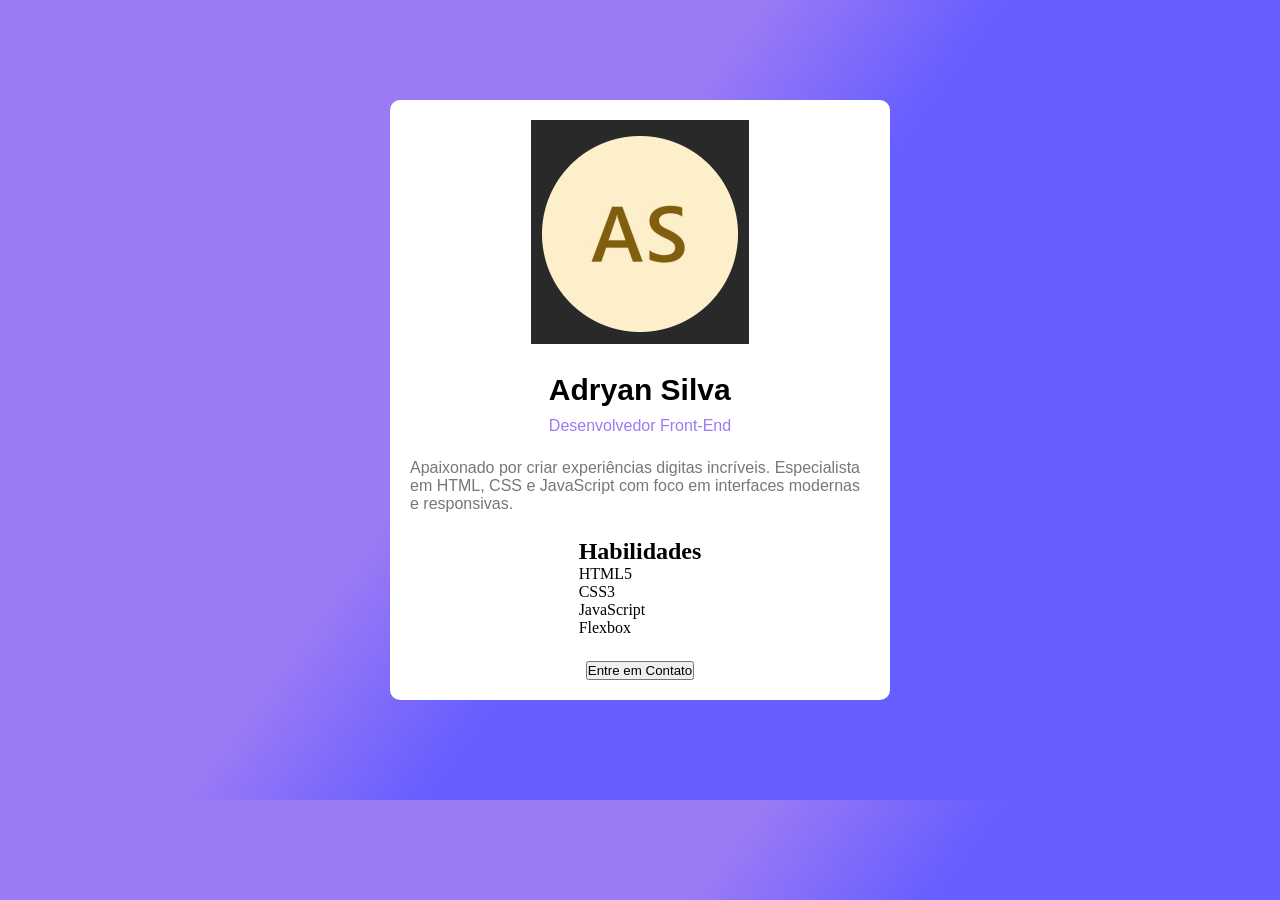
==== Desafio/index.html @ 2188d223 "Novo Desafio" ====
<!DOCTYPE html>
<html lang="pt-br">

<head>
    <meta charset="UTF-8">
    <meta name="viewport" content="width=device-width, initial-scale=1.0">
    <title>Desafio</title>
    <style>
        * {
            margin: 0;
            padding: 0;
            box-sizing: border-box;
        }
        body {
            padding: 100px 50px;
            background: #9b7af5;
            background: linear-gradient(126deg, rgba(155, 122, 245, 1) 41%, rgba(102, 94, 255, 1) 54%);
            display: flex;
            justify-content: center;
            align-items: center;
        }
        .box1 {
            display: flex;
            flex-direction: column;
            justify-content: space-between;
            align-items: center;
            background-color: white;
            width: 500px;
            height: 600px;
            border-radius: 10px;
            padding: 20px;
        }

        #nome {
            font-family: 'Segoe UI', Tahoma, Geneva, Verdana, sans-serif;
            font-size: 30px;
        }

        #area {
            font-family: Arial, Helvetica, sans-serif;
            padding-top: 10px;
            color: #9b7af5;
        }

        #o-que-faz {
            font-family: Arial, Helvetica, sans-serif;
            color: rgb(119, 119, 119);
        }

        ul li {
            list-style: none;
            
        }
    </style>
</head>

<body>
    <div class="box1">
        <div class="img">
            <img src="img/Captura de tela 2026-04-15 212449.png" alt="">
        </div>
        <div class="nome-area">
            <h1 id="nome">Adryan Silva</h1>
            <p id="area">Desenvolvedor Front-End</p>
        </div>
        <div class="o-que-faz">
            <p id="o-que-faz">Apaixonado por criar experiências digitas incríveis. Especialista em HTML, CSS e JavaScript com foco em
                interfaces modernas e responsivas.</p>
        </div>
        <div class="habilidades">
            <h2>Habilidades</h2>
            <ul>
                <li>HTML5</li>
                <li>CSS3</li>
                <li>JavaScript</li>
                <li>Flexbox</li>
            </ul>
        </div>
        <button>
            Entre em Contato
        </button>
    </div>
</body>

</html>
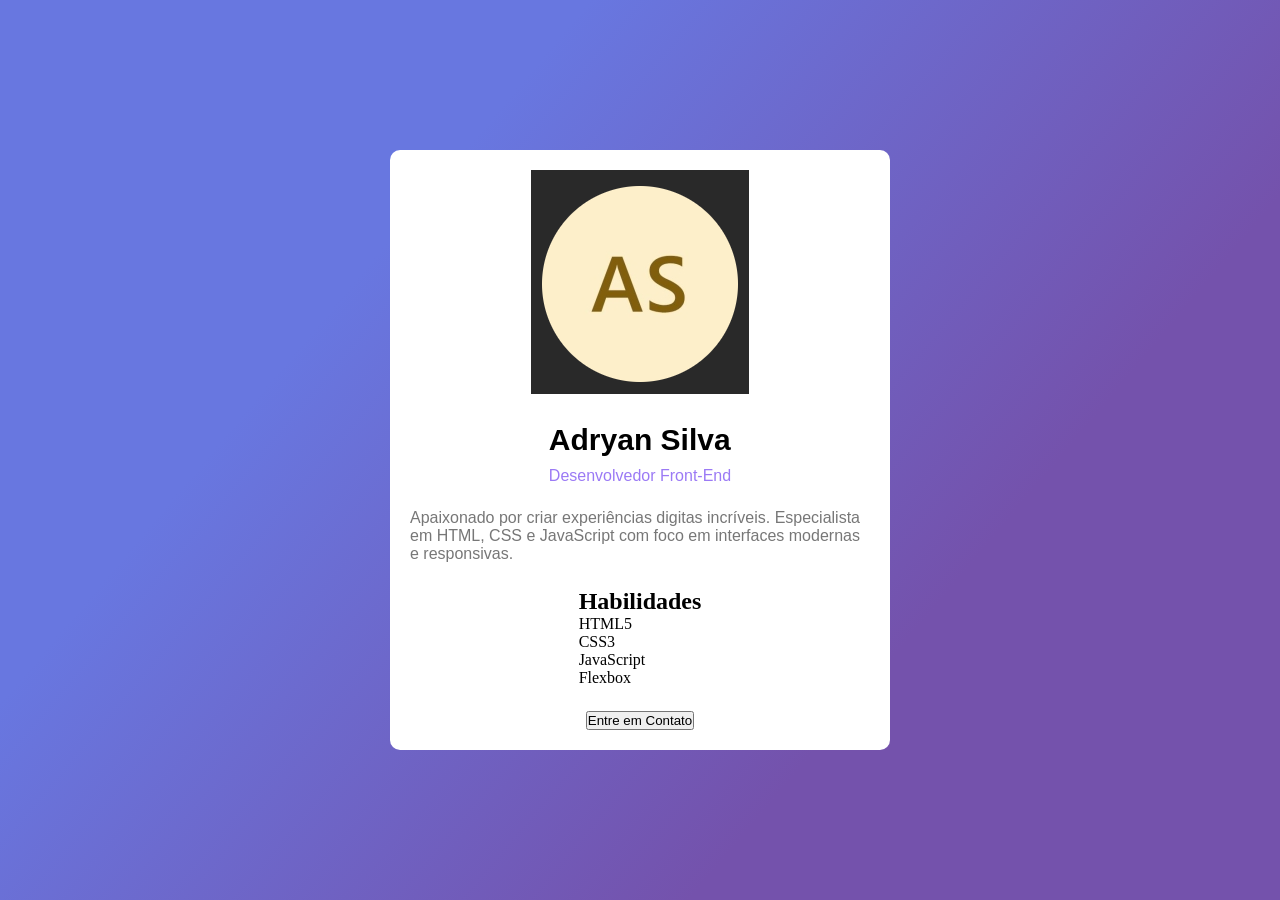
==== commit a9964a27: "Correção do professor" ====
--- a/Desafio/index.html
+++ b/Desafio/index.html
@@ -5,81 +5,37 @@
     <meta charset="UTF-8">
     <meta name="viewport" content="width=device-width, initial-scale=1.0">
     <title>Desafio</title>
-    <style>
-        * {
-            margin: 0;
-            padding: 0;
-            box-sizing: border-box;
-        }
-        body {
-            padding: 100px 50px;
-            background: #9b7af5;
-            background: linear-gradient(126deg, rgba(155, 122, 245, 1) 41%, rgba(102, 94, 255, 1) 54%);
-            display: flex;
-            justify-content: center;
-            align-items: center;
-        }
-        .box1 {
-            display: flex;
-            flex-direction: column;
-            justify-content: space-between;
-            align-items: center;
-            background-color: white;
-            width: 500px;
-            height: 600px;
-            border-radius: 10px;
-            padding: 20px;
-        }
-
-        #nome {
-            font-family: 'Segoe UI', Tahoma, Geneva, Verdana, sans-serif;
-            font-size: 30px;
-        }
-
-        #area {
-            font-family: Arial, Helvetica, sans-serif;
-            padding-top: 10px;
-            color: #9b7af5;
-        }
-
-        #o-que-faz {
-            font-family: Arial, Helvetica, sans-serif;
-            color: rgb(119, 119, 119);
-        }
-
-        ul li {
-            list-style: none;
-            
-        }
-    </style>
+  <link rel="stylesheet" href="style.css">
 </head>
 
 <body>
-    <div class="box1">
-        <div class="img">
-            <img src="img/Captura de tela 2026-04-15 212449.png" alt="">
+    <main>
+        <div class="box1">
+            <div class="img">
+                <img src="img/Captura de tela 2026-04-15 212449.png" alt="">
+            </div>
+            <div class="nome-area">
+                <h1 id="nome">Adryan Silva</h1>
+                <p id="area">Desenvolvedor Front-End</p>
+            </div>
+            <div class="o-que-faz">
+                <p id="o-que-faz">Apaixonado por criar experiências digitas incríveis. Especialista em HTML, CSS e JavaScript com foco em
+                    interfaces modernas e responsivas.</p>
+            </div>
+            <div class="habilidades">
+                <h2>Habilidades</h2>
+                <ul>
+                    <li>HTML5</li>
+                    <li>CSS3</li>
+                    <li>JavaScript</li>
+                    <li>Flexbox</li>
+                </ul>
+            </div>
+            <button>
+                Entre em Contato
+            </button>
         </div>
-        <div class="nome-area">
-            <h1 id="nome">Adryan Silva</h1>
-            <p id="area">Desenvolvedor Front-End</p>
-        </div>
-        <div class="o-que-faz">
-            <p id="o-que-faz">Apaixonado por criar experiências digitas incríveis. Especialista em HTML, CSS e JavaScript com foco em
-                interfaces modernas e responsivas.</p>
-        </div>
-        <div class="habilidades">
-            <h2>Habilidades</h2>
-            <ul>
-                <li>HTML5</li>
-                <li>CSS3</li>
-                <li>JavaScript</li>
-                <li>Flexbox</li>
-            </ul>
-        </div>
-        <button>
-            Entre em Contato
-        </button>
-    </div>
+    </main>
 </body>
 
 </html>
--- a/Desafio/style.css
+++ b/Desafio/style.css
@@ -0,0 +1,47 @@
+  * {
+      margin: 0;
+      padding: 0;
+      box-sizing: border-box;
+  }
+
+  body {
+      background: #6877E0;
+      background: linear-gradient(130deg, rgba(104, 119, 224, 1) 29%, rgba(116, 82, 172, 1) 71%);
+      display: flex;
+      justify-content: center;
+      align-items: center;
+        height: 100vh;
+  }
+
+  .box1 {
+      display: flex;
+      flex-direction: column;
+      justify-content: space-between;
+      align-items: center;
+      background-color: white;
+      width: 500px;
+      height: 600px;
+      border-radius: 10px;
+      padding: 20px;
+  }
+
+  #nome {
+      font-family: 'Segoe UI', Tahoma, Geneva, Verdana, sans-serif;
+      font-size: 30px;
+  }
+
+  #area {
+      font-family: Arial, Helvetica, sans-serif;
+      padding-top: 10px;
+      color: #9b7af5;
+  }
+
+  #o-que-faz {
+      font-family: Arial, Helvetica, sans-serif;
+      color: rgb(119, 119, 119);
+  }
+
+  ul li {
+      list-style: none;
+
+  }
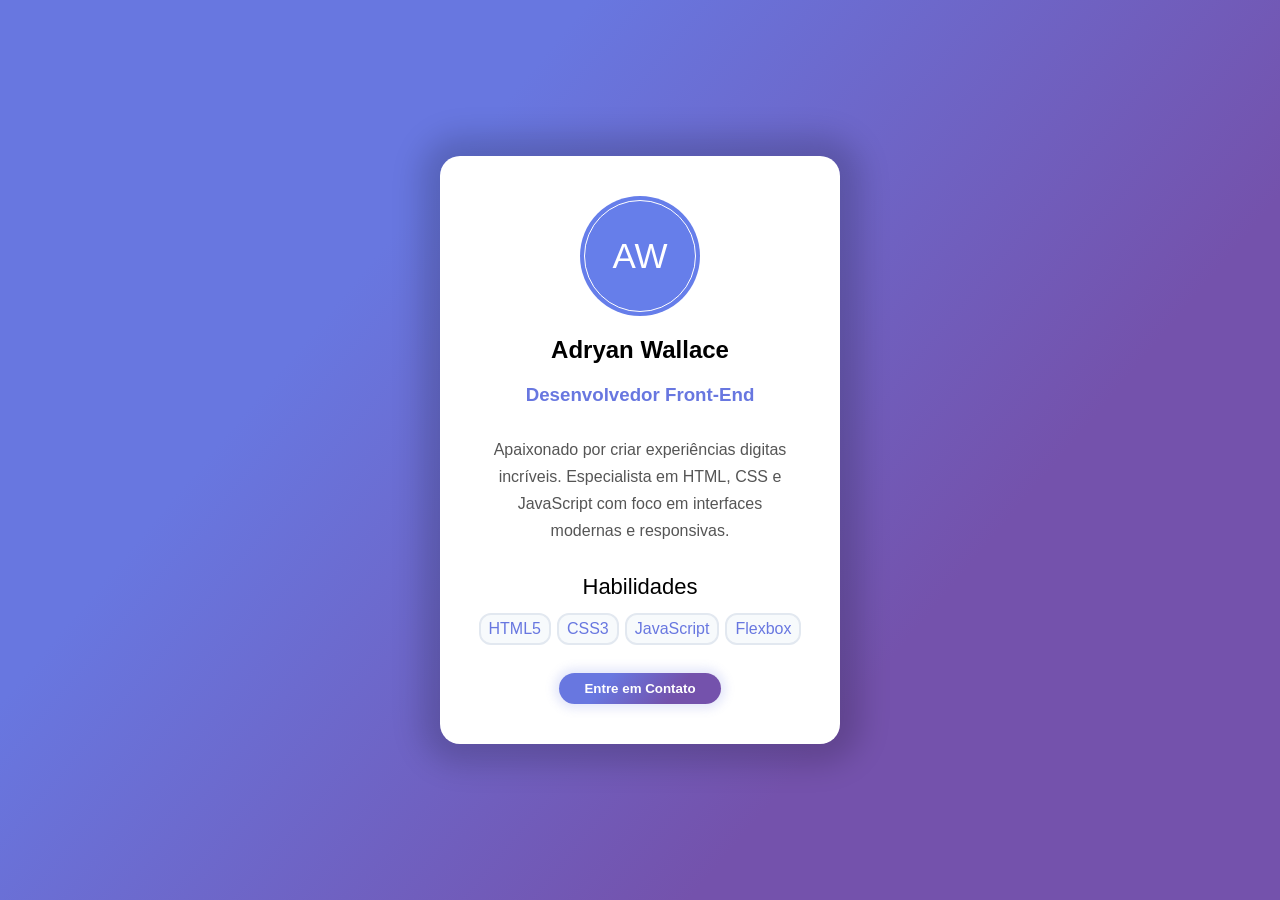
==== commit 5ce1322b: "Atualização" ====
--- a/Desafio/index.html
+++ b/Desafio/index.html
@@ -4,37 +4,35 @@
 <head>
     <meta charset="UTF-8">
     <meta name="viewport" content="width=device-width, initial-scale=1.0">
-    <title>Desafio</title>
-  <link rel="stylesheet" href="style.css">
+    <title>Exercio card - Flex box</title>
+    <link rel="stylesheet" href="style.css">
 </head>
 
 <body>
     <main>
-        <div class="box1">
-            <div class="img">
-                <img src="img/Captura de tela 2026-04-15 212449.png" alt="">
-            </div>
-            <div class="nome-area">
-                <h1 id="nome">Adryan Silva</h1>
-                <p id="area">Desenvolvedor Front-End</p>
-            </div>
-            <div class="o-que-faz">
-                <p id="o-que-faz">Apaixonado por criar experiências digitas incríveis. Especialista em HTML, CSS e JavaScript com foco em
-                    interfaces modernas e responsivas.</p>
-            </div>
-            <div class="habilidades">
-                <h2>Habilidades</h2>
-                <ul>
-                    <li>HTML5</li>
-                    <li>CSS3</li>
-                    <li>JavaScript</li>
-                    <li>Flexbox</li>
-                </ul>
-            </div>
-            <button>
-                Entre em Contato
-            </button>
-        </div>
+        <header>
+            <span class="perfil">
+                <h1>AW</h1>
+            </span>
+            <h2>Adryan Wallace</h2>
+            <h3>Desenvolvedor Front-End</h3>
+        </header>
+        <article>
+            <p>Apaixonado por criar experiências digitas incríveis.
+                Especialista em HTML, CSS e JavaScript
+                 com foco em interfaces modernas e responsivas.</p>
+        </article>
+        <article>
+            <h4>Habilidades</h4>
+            <ul>
+                <li>HTML5</li>
+                <li>CSS3</li>
+                <li>JavaScript</li>
+                <li>Flexbox</li>
+            </ul>
+        </article>
+        <button>Entre em Contato</button>
+
     </main>
 </body>
 
--- a/Desafio/style.css
+++ b/Desafio/style.css
@@ -1,47 +1,114 @@
-  * {
-      margin: 0;
-      padding: 0;
-      box-sizing: border-box;
-  }
+* {
+    margin: 0;
+    padding: 0;
+    box-sizing: border-box;
+}
 
-  body {
-      background: #6877E0;
-      background: linear-gradient(130deg, rgba(104, 119, 224, 1) 29%, rgba(116, 82, 172, 1) 71%);
-      display: flex;
-      justify-content: center;
-      align-items: center;
-        height: 100vh;
-  }
+body {
+    display: flex;
+    justify-content: center;
+    align-items: center;
+    background: #6877E0;
+    background: linear-gradient(130deg, rgba(104, 119, 224, 1) 29%, rgba(116, 82, 172, 1) 71%);
+    height: 100vh;
+    font-family: 'Segoe UI', Tahoma, Geneva, Verdana, sans-serif;
 
-  .box1 {
-      display: flex;
-      flex-direction: column;
-      justify-content: space-between;
-      align-items: center;
-      background-color: white;
-      width: 500px;
-      height: 600px;
-      border-radius: 10px;
-      padding: 20px;
-  }
+}
 
-  #nome {
-      font-family: 'Segoe UI', Tahoma, Geneva, Verdana, sans-serif;
-      font-size: 30px;
-  }
+main {
+    display: flex;
+    gap: 30px;
+    flex-direction: column;
+    align-items: center;
+    background-color: white;
+    max-width: 400px;
+    padding: 40px;
+    border-radius: 20px;
+    box-shadow: 1px 0px 30px 20px #0000002c;
+    /* box-shadow:
+    1 Offset-x -> deslocamento x horizontal da sombra
+    2 Offset-y -> deslocamento y vertical da sombra;
+    3 Blur-radius -> raio de desfoque da sombra
+    4 Spread-radius -> raio de expansão da sombra
+    5 Color -> cor da sombra */
+}
 
-  #area {
-      font-family: Arial, Helvetica, sans-serif;
-      padding-top: 10px;
-      color: #9b7af5;
-  }
+header {
+    display: flex;
+    flex-direction: column;
+    align-items: center;
+    gap: 20px;
+}
 
-  #o-que-faz {
-      font-family: Arial, Helvetica, sans-serif;
-      color: rgb(119, 119, 119);
-  }
+article {
+    display: flex;
+    flex-direction: column;
+    align-items: center;
+    gap: 15px;
 
-  ul li {
-      list-style: none;
+}
 
-  }+.perfil {
+    display: flex;
+    justify-content: center;
+    align-items: center;
+    background-color: #667eea;
+    width: 120px;
+    height: 120px;
+    border-radius: 50%;
+    outline: 1px solid #ffffff;
+    outline-offset: -5px;
+}
+
+h1 {
+    font-weight: 500;
+    font-size: 35px;
+    color: white;
+}
+
+h3 {
+    color: #6877e0;
+    font-weight: 600;
+}
+
+h4 {
+    font-size: 22px;
+    font-weight: 500;
+}
+
+p {
+    text-align: center;
+    line-height: 1.7;
+    color: #555;
+}
+
+ul {
+    display: flex;
+    gap: 10px;
+}
+
+ul li {
+    list-style: none;
+    background-color: #f7fafc;
+    outline: 2px solid #e2e8f0;
+    border-radius: 10px;
+    padding: 5px 8px;
+    color: #6877e0;
+}
+
+button {
+    font-weight: 600;
+    cursor: pointer;
+    border-radius: 20px;
+    color: #ffffff;
+    padding: 8px 25px;
+    border: none;
+    background: linear-gradient(130deg, rgba(104, 119, 224, 1) 29%, rgba(116, 82, 172, 1) 71%);
+    transition: background 3s ease;
+    box-shadow: 0px 0px 10px 5px #6877E02c;
+
+}
+
+button:hover {
+    background: #000000;
+}
